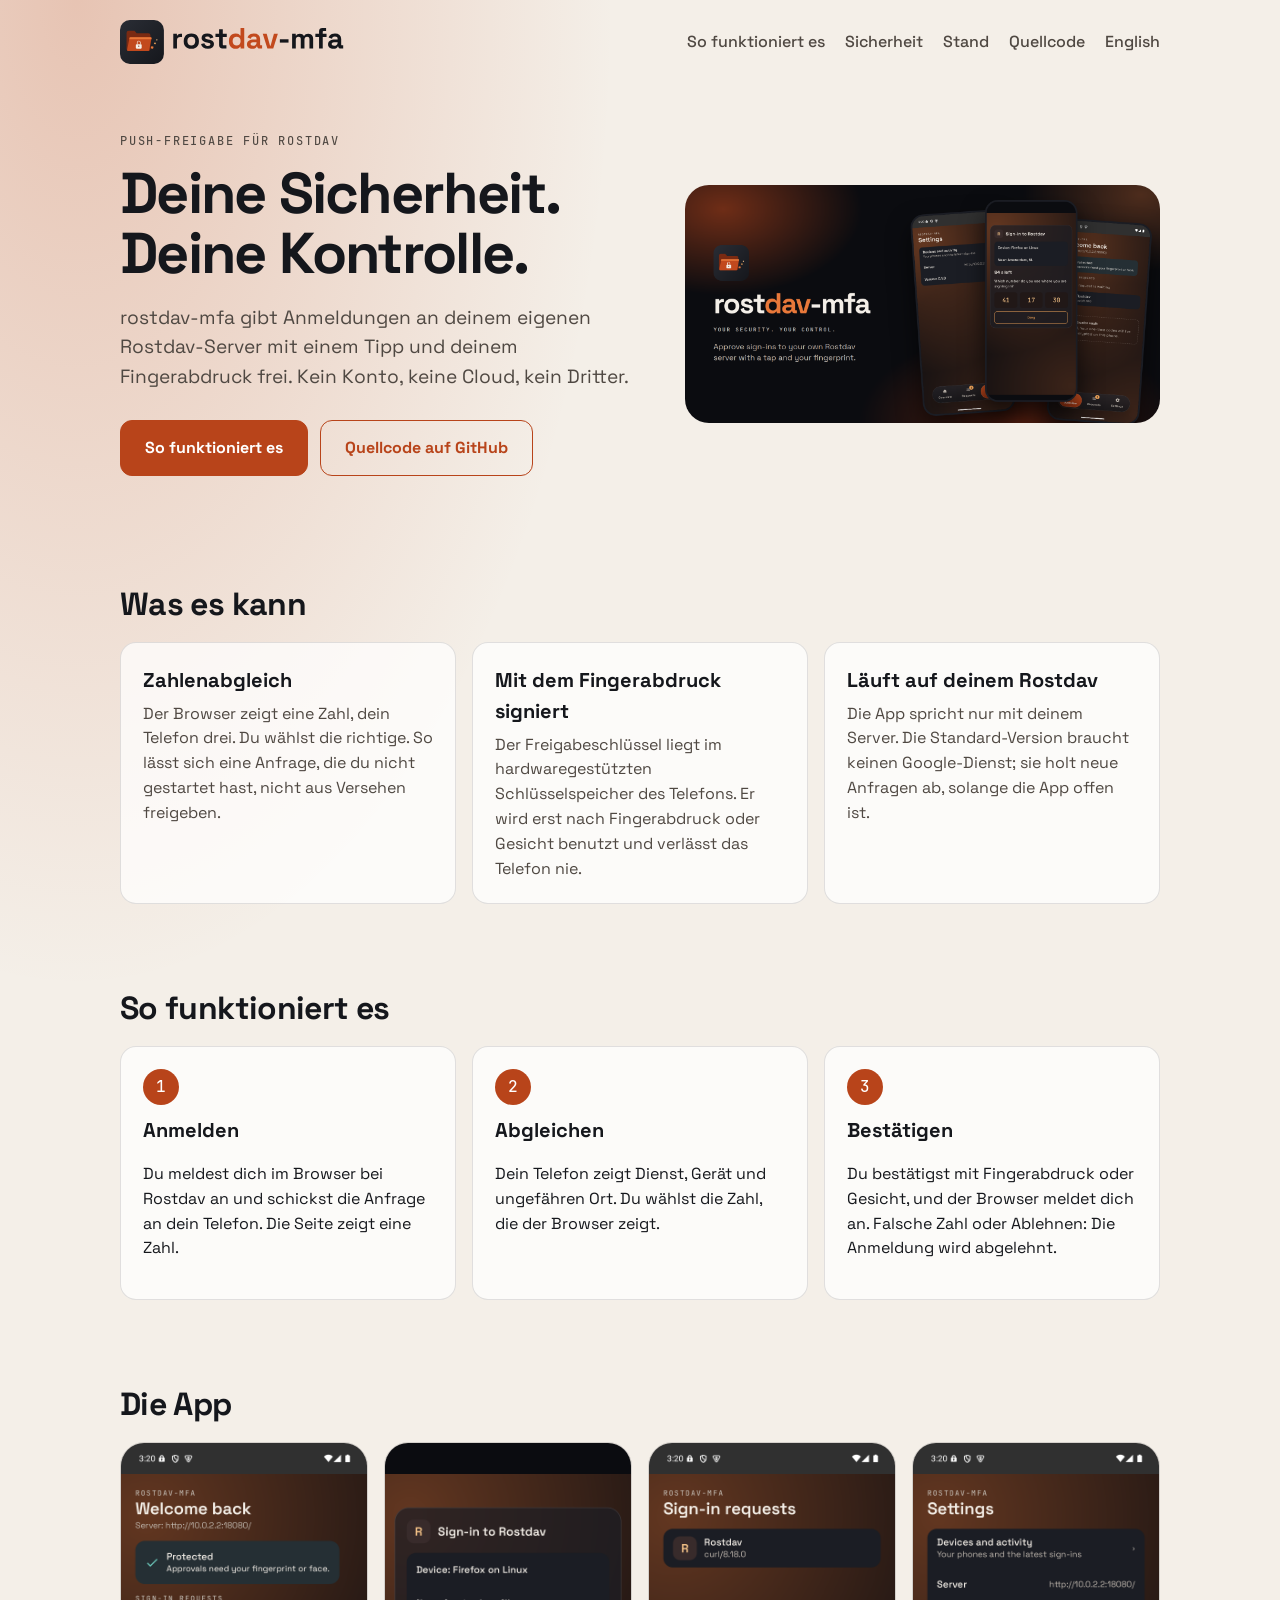
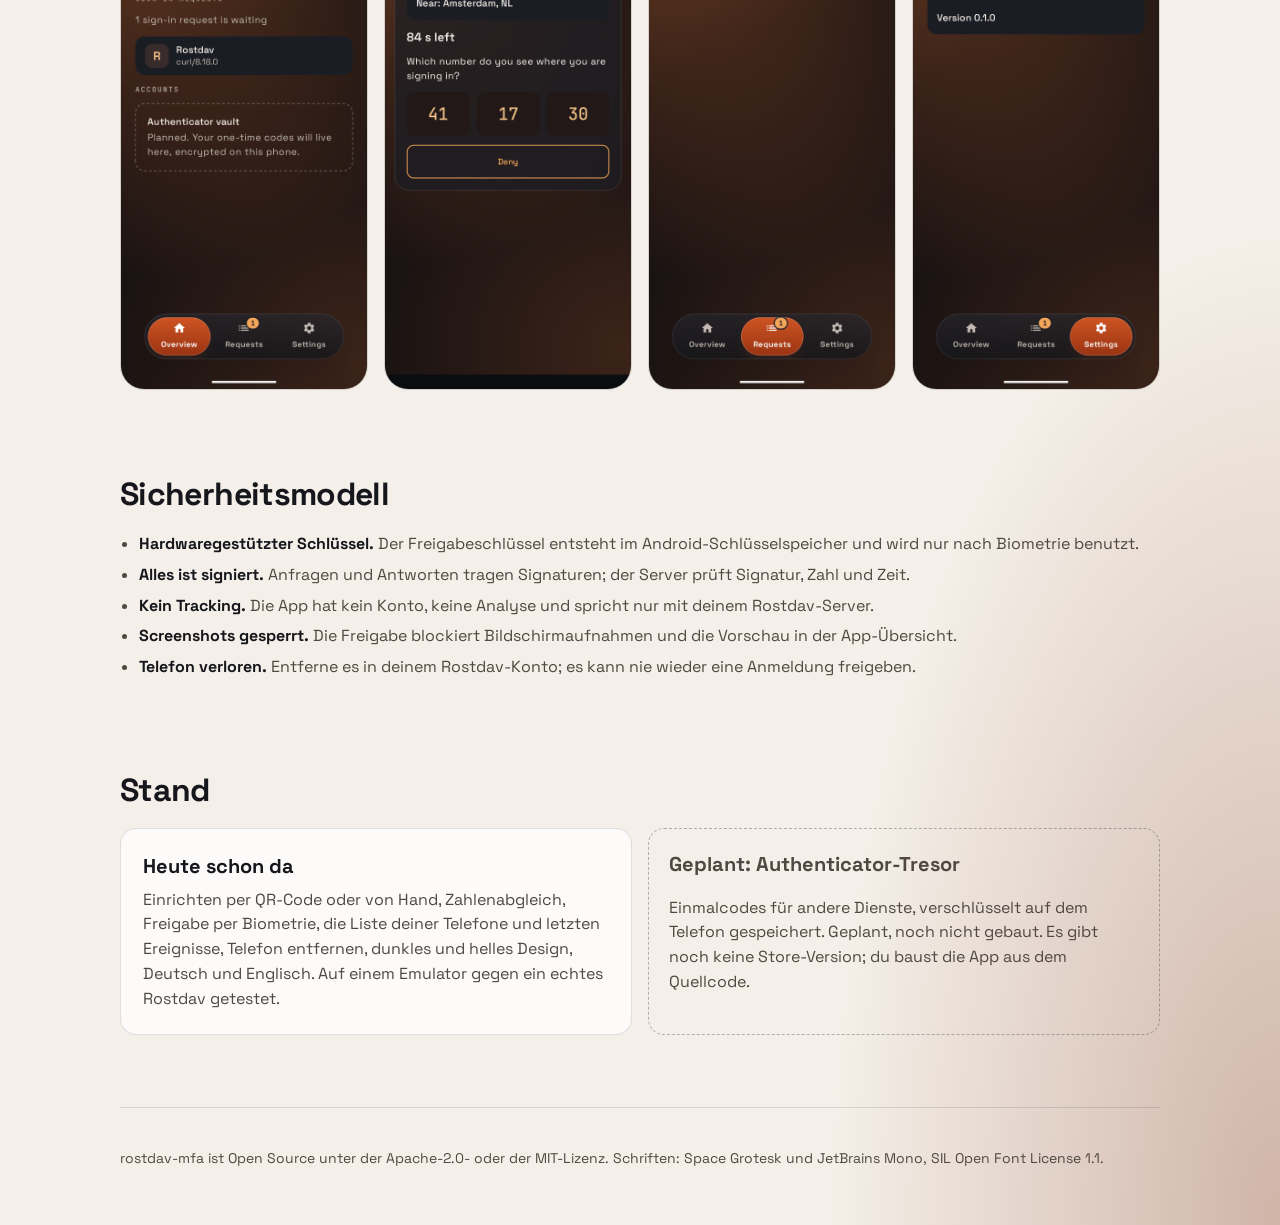
==== site/index.de.html @ c936149f "feat(site): landing page in English and German Static HTML on the generated tokens, no scripts or ex" ====
<!doctype html>
<html lang="de">
<head>
<meta charset="utf-8">
<meta name="viewport" content="width=device-width, initial-scale=1">
<title>rostdav-mfa: Rostdav-Anmeldungen mit dem Fingerabdruck freigeben</title>
<meta name="description" content="rostdav-mfa ist ein selbst gehosteter Authenticator für deinen eigenen Rostdav-Server: Anmeldung mit einem Tipp und deinem Fingerabdruck freigeben.">
<link rel="alternate" hreflang="en" href="index.html">
<link rel="icon" href="assets/icon.svg" type="image/svg+xml">
<link rel="stylesheet" href="tokens.css">
<link rel="stylesheet" href="style.css">
</head>
<body>
<div class="wrap">
<header class="top">
<a href="index.de.html" aria-label="rostdav-mfa"><picture><source media="(prefers-color-scheme: dark)" srcset="assets/lockup-dark.svg"><img src="assets/lockup-light.svg" alt="rostdav-mfa" width="210" height="44"></picture></a>
<nav aria-label="Hauptmenü"><a href="#how">So funktioniert es</a><a href="#security">Sicherheit</a><a href="#status">Stand</a><a href="https://github.com/pierrejochem/rostdav-mfa">Quellcode</a><a href="index.html" hreflang="en" lang="en">English</a></nav>
</header>
<main>
<div class="hero">
<div>
<div class="eyebrow">Push-Freigabe für Rostdav</div>
<h1>Deine Sicherheit. Deine Kontrolle.</h1>
<p class="lead">rostdav-mfa gibt Anmeldungen an deinem eigenen Rostdav-Server mit einem Tipp und deinem Fingerabdruck frei. Kein Konto, keine Cloud, kein Dritter.</p>
<div class="cta"><a class="btn" href="#how">So funktioniert es</a><a class="btn o" href="https://github.com/pierrejochem/rostdav-mfa">Quellcode auf GitHub</a></div>
</div>
<img src="assets/hero.png" alt="Drei Telefon-Bildschirme: die Übersicht mit einer wartenden Anfrage, die Freigabe mit drei Zahlen und die Einstellungen." width="1600" height="800">
</div>
<section aria-labelledby="f">
<h2 id="f">Was es kann</h2>
<div class="grid">
<div class="card"><h3>Zahlenabgleich</h3><p>Der Browser zeigt eine Zahl, dein Telefon drei. Du wählst die richtige. So lässt sich eine Anfrage, die du nicht gestartet hast, nicht aus Versehen freigeben.</p></div>
<div class="card"><h3>Mit dem Fingerabdruck signiert</h3><p>Der Freigabeschlüssel liegt im hardwaregestützten Schlüsselspeicher des Telefons. Er wird erst nach Fingerabdruck oder Gesicht benutzt und verlässt das Telefon nie.</p></div>
<div class="card"><h3>Läuft auf deinem Rostdav</h3><p>Die App spricht nur mit deinem Server. Die Standard-Version braucht keinen Google-Dienst; sie holt neue Anfragen ab, solange die App offen ist.</p></div>
</div>
</section>
<section id="how" aria-labelledby="hw">
<h2 id="hw">So funktioniert es</h2>
<ol class="steps">
<li><h3>Anmelden</h3><p>Du meldest dich im Browser bei Rostdav an und schickst die Anfrage an dein Telefon. Die Seite zeigt eine Zahl.</p></li>
<li><h3>Abgleichen</h3><p>Dein Telefon zeigt Dienst, Gerät und ungefähren Ort. Du wählst die Zahl, die der Browser zeigt.</p></li>
<li><h3>Bestätigen</h3><p>Du bestätigst mit Fingerabdruck oder Gesicht, und der Browser meldet dich an. Falsche Zahl oder Ablehnen: Die Anmeldung wird abgelehnt.</p></li>
</ol>
</section>
<section aria-labelledby="sc">
<h2 id="sc">Die App</h2>
<div class="shots">
<img src="assets/05-overview-request-dark.png" alt="Übersicht mit einer wartenden Anmeldeanfrage" width="1080" height="2400" loading="lazy">
<img src="assets/09-approve-dark.png" alt="Freigabe mit drei Zahlen zur Auswahl" width="1080" height="2400" loading="lazy">
<img src="assets/06-requests-dark.png" alt="Die Liste der Anmeldeanfragen" width="1080" height="2400" loading="lazy">
<img src="assets/07-settings-dark.png" alt="Einstellungen mit dem verbundenen Server" width="1080" height="2400" loading="lazy">
</div>
</section>
<section id="security" aria-labelledby="sm">
<h2 id="sm">Sicherheitsmodell</h2>
<ul class="facts">
<li><strong>Hardwaregestützter Schlüssel.</strong> Der Freigabeschlüssel entsteht im Android-Schlüsselspeicher und wird nur nach Biometrie benutzt.</li><li><strong>Alles ist signiert.</strong> Anfragen und Antworten tragen Signaturen; der Server prüft Signatur, Zahl und Zeit.</li><li><strong>Kein Tracking.</strong> Die App hat kein Konto, keine Analyse und spricht nur mit deinem Rostdav-Server.</li><li><strong>Screenshots gesperrt.</strong> Die Freigabe blockiert Bildschirmaufnahmen und die Vorschau in der App-Übersicht.</li><li><strong>Telefon verloren.</strong> Entferne es in deinem Rostdav-Konto; es kann nie wieder eine Anmeldung freigeben.</li>
</ul>
</section>
<section id="status" aria-labelledby="st">
<h2 id="st">Stand</h2>
<div class="grid">
<div class="card"><h3>Heute schon da</h3><p>Einrichten per QR-Code oder von Hand, Zahlenabgleich, Freigabe per Biometrie, die Liste deiner Telefone und letzten Ereignisse, Telefon entfernen, dunkles und helles Design, Deutsch und Englisch. Auf einem Emulator gegen ein echtes Rostdav getestet.</p></div>
<div class="note"><h3>Geplant: Authenticator-Tresor</h3><p>Einmalcodes für andere Dienste, verschlüsselt auf dem Telefon gespeichert. Geplant, noch nicht gebaut. Es gibt noch keine Store-Version; du baust die App aus dem Quellcode.</p></div>
</div>
</section>
</main>
<footer>rostdav-mfa ist Open Source unter der Apache-2.0- oder der MIT-Lizenz. Schriften: Space Grotesk und JetBrains Mono, SIL Open Font License 1.1.</footer>
</div>
</body>
</html>
---- site/tokens.css ----
/* Generated by brand/generate.py from brand/tokens.json. Do not edit. */
:root {
  --rost-500: #C2491D;
  --rost-600: #B8441A;
  --rost-700: #7A2A12;
  --action: #B8441A;
  --on-action: #FFFFFF;
  --ink: #15171C;
  --slate: #4F4842;
  --paper: #F4EFE8;
  --surface: #FFFFFF;
  --ok: #1F5F5A;
  --danger: #B3261E;
  --mark-start: #E8783A;
  --mark-end: #C2491D;
  --icon-start: #2A2D35;
  --icon-end: #15171C;
  --tab-start: #CF5524;
  --tab-end: #9A3412;
  --radius-chip: 12px;
  --radius-card: 16px;
  --radius-sheet: 24px;
  --radius-button: 12px;
  --size-headline: 28px;
  --size-title: 20px;
  --size-body: 16px;
  --size-label: 14px;
  --size-caption: 12px;
}
@media (prefers-color-scheme: dark) {
  :root {
    --rost-500: #E8783A;
    --rost-600: #F2A65A;
    --rost-700: #F7C589;
    --action: #C2491D;
    --on-action: #FFFFFF;
    --ink: #F4EFE8;
    --slate: #C2BAB1;
    --paper: #0B0C10;
    --surface: #1B1D24;
    --ok: #6CC7BA;
    --danger: #F2B8B5;
  }
}
---- site/style.css ----
@font-face{font-family:"Space Grotesk";font-weight:400;src:url("assets/fonts/space_grotesk_regular.ttf") format("truetype");font-display:swap}
@font-face{font-family:"Space Grotesk";font-weight:500;src:url("assets/fonts/space_grotesk_medium.ttf") format("truetype");font-display:swap}
@font-face{font-family:"Space Grotesk";font-weight:600;src:url("assets/fonts/space_grotesk_semibold.ttf") format("truetype");font-display:swap}
@font-face{font-family:"Space Grotesk";font-weight:700;src:url("assets/fonts/space_grotesk_bold.ttf") format("truetype");font-display:swap}
@font-face{font-family:"JetBrains Mono";font-weight:500;src:url("assets/fonts/jetbrains_mono_medium.ttf") format("truetype");font-display:swap}

*{box-sizing:border-box}
html{-webkit-text-size-adjust:100%}
body{margin:0;color:var(--ink);font-family:"Space Grotesk",system-ui,sans-serif;font-size:var(--size-body);line-height:1.55;
  background:radial-gradient(60% 50% at 6% 0%,color-mix(in srgb,var(--rost-500) 26%,transparent),transparent 70%),radial-gradient(50% 50% at 100% 100%,color-mix(in srgb,var(--rost-700) 30%,transparent),transparent 70%),var(--paper)}
a{color:var(--rost-600)}
a:focus-visible,.btn:focus-visible{outline:3px solid var(--rost-500);outline-offset:3px}
img{max-width:100%;height:auto}
.wrap{max-width:1080px;margin:0 auto;padding:0 20px}
header.top{display:flex;align-items:center;justify-content:space-between;gap:16px;padding:20px 0;flex-wrap:wrap}
header.top img{display:block;height:44px;width:auto}
header.top nav{display:flex;gap:20px;align-items:center;flex-wrap:wrap}
header.top nav a{color:var(--slate);text-decoration:none;font-weight:500}
header.top nav a:hover{color:var(--ink)}
.eyebrow{font-family:"JetBrains Mono",ui-monospace,monospace;font-size:var(--size-caption);letter-spacing:.15em;text-transform:uppercase;color:var(--slate)}
.hero{display:grid;grid-template-columns:1.05fr .95fr;gap:40px;align-items:center;padding:48px 0 64px}
h1{margin:12px 0 16px;font-size:clamp(2.2rem,5vw,3.6rem);line-height:1.05;letter-spacing:-.03em}
h2{margin:0 0 12px;font-size:clamp(1.5rem,3vw,2rem);letter-spacing:-.02em}
h3{margin:0 0 6px;font-size:var(--size-title)}
.lead{font-size:1.2rem;color:var(--slate);max-width:34em}
.cta{display:flex;gap:12px;flex-wrap:wrap;margin-top:28px}
.btn{display:inline-flex;align-items:center;justify-content:center;min-height:56px;padding:0 24px;border-radius:var(--radius-button);background:var(--action);color:var(--on-action);font-weight:700;text-decoration:none;border:1.5px solid var(--action)}
.btn.o{background:transparent;color:var(--rost-600);border-color:var(--rost-600)}
.hero img{border-radius:var(--radius-sheet);display:block;width:100%}
section{padding:40px 0}
.grid{display:grid;grid-template-columns:repeat(auto-fit,minmax(240px,1fr));gap:16px}
.card{padding:22px;border-radius:var(--radius-card);background:color-mix(in srgb,var(--surface) 72%,transparent);border:1px solid color-mix(in srgb,var(--ink) 12%,transparent)}
.card p{margin:0;color:var(--slate)}
ol.steps{margin:0;padding:0;list-style:none;counter-reset:s;display:grid;gap:16px;grid-template-columns:repeat(auto-fit,minmax(240px,1fr))}
ol.steps li{counter-increment:s;padding:22px;border-radius:var(--radius-card);background:color-mix(in srgb,var(--surface) 72%,transparent);border:1px solid color-mix(in srgb,var(--ink) 12%,transparent)}
ol.steps li::before{content:counter(s);display:inline-flex;width:36px;height:36px;border-radius:50%;align-items:center;justify-content:center;margin-bottom:10px;background:var(--action);color:var(--on-action);font-family:"JetBrains Mono",monospace;font-weight:500}
ul.facts{margin:0;padding-left:1.2em;color:var(--slate)}
ul.facts li{margin:6px 0}
ul.facts strong{color:var(--ink)}
.shots{display:grid;grid-template-columns:repeat(4,1fr);gap:16px}
.shots img{border-radius:var(--radius-sheet);border:1px solid color-mix(in srgb,var(--ink) 14%,transparent);display:block;width:100%}
.note{padding:20px;border-radius:var(--radius-card);border:1.5px dashed color-mix(in srgb,var(--ink) 30%,transparent);color:var(--slate)}
footer{padding:40px 0 56px;color:var(--slate);font-size:var(--size-label);border-top:1px solid color-mix(in srgb,var(--ink) 12%,transparent);margin-top:32px}
@media (max-width:820px){.hero{grid-template-columns:1fr;padding-top:24px}.shots{grid-template-columns:repeat(2,1fr)}}
@media (max-width:420px){header.top nav{gap:12px}}
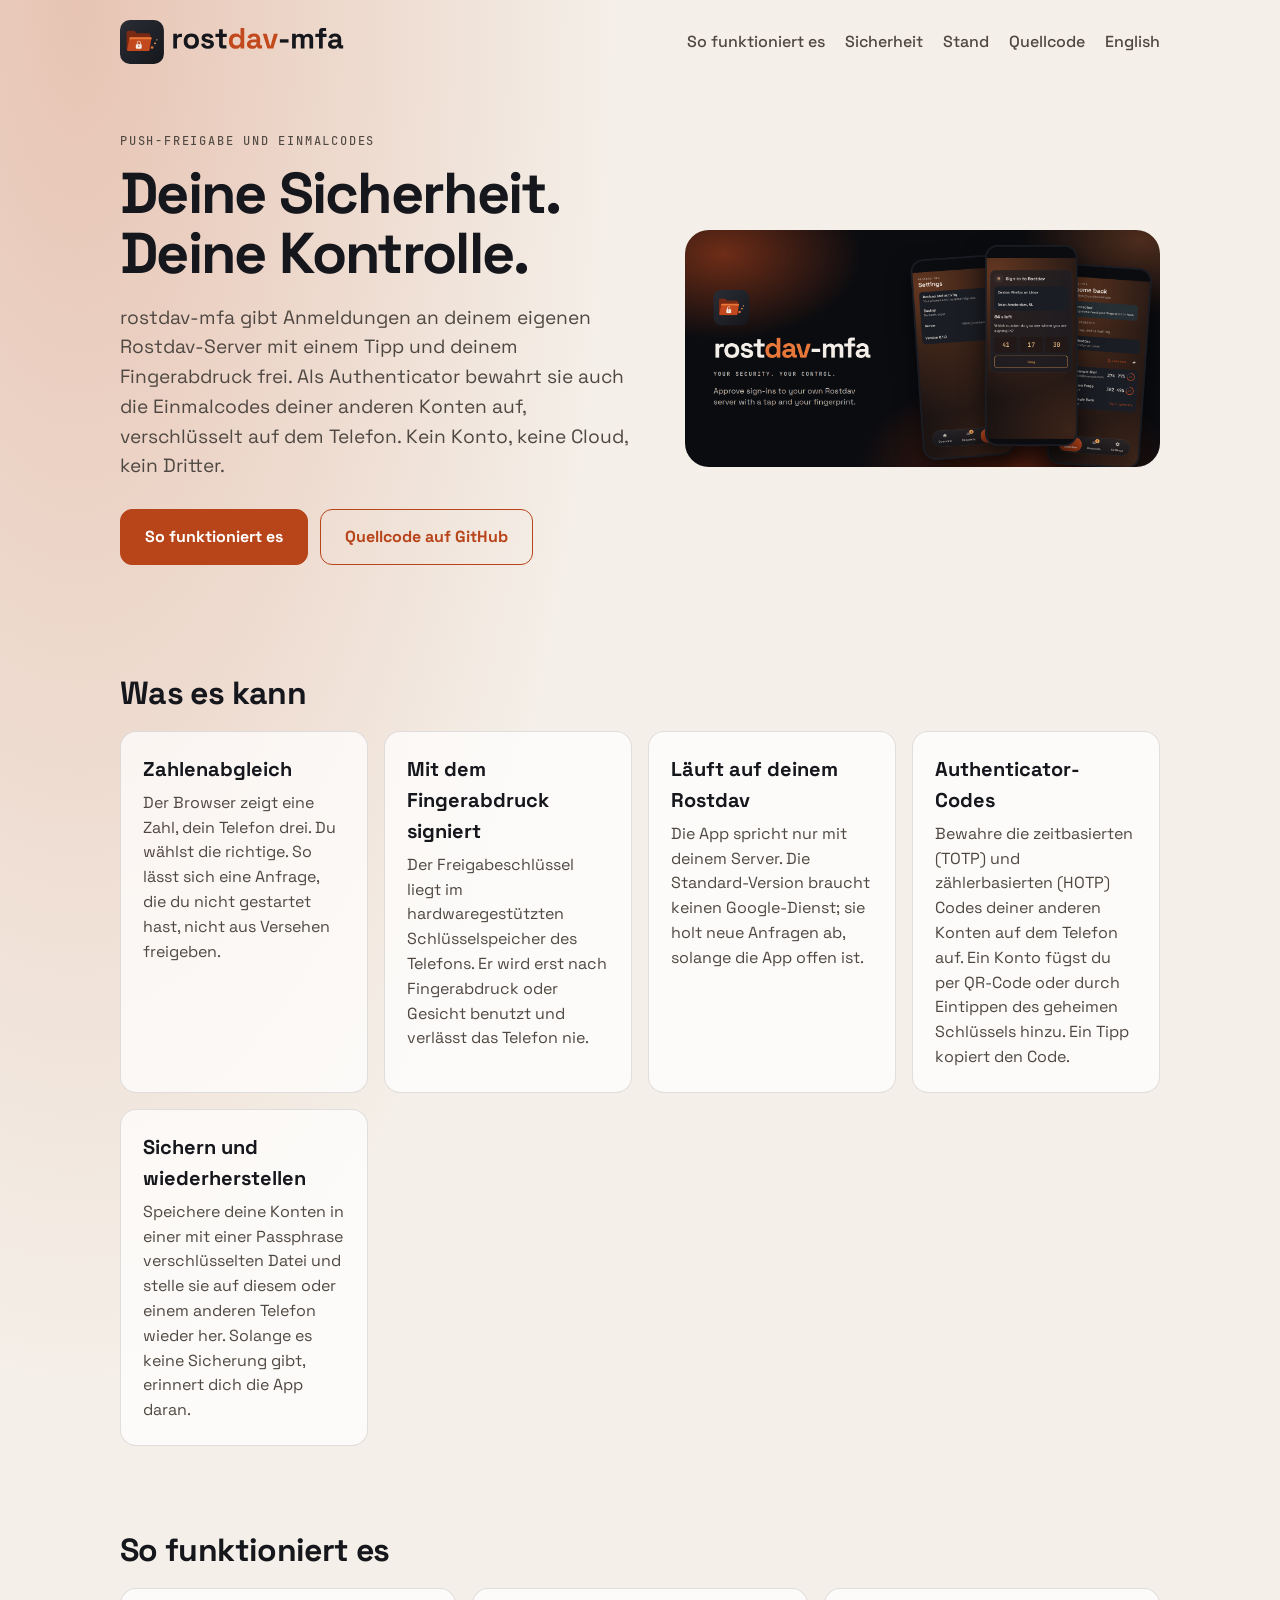
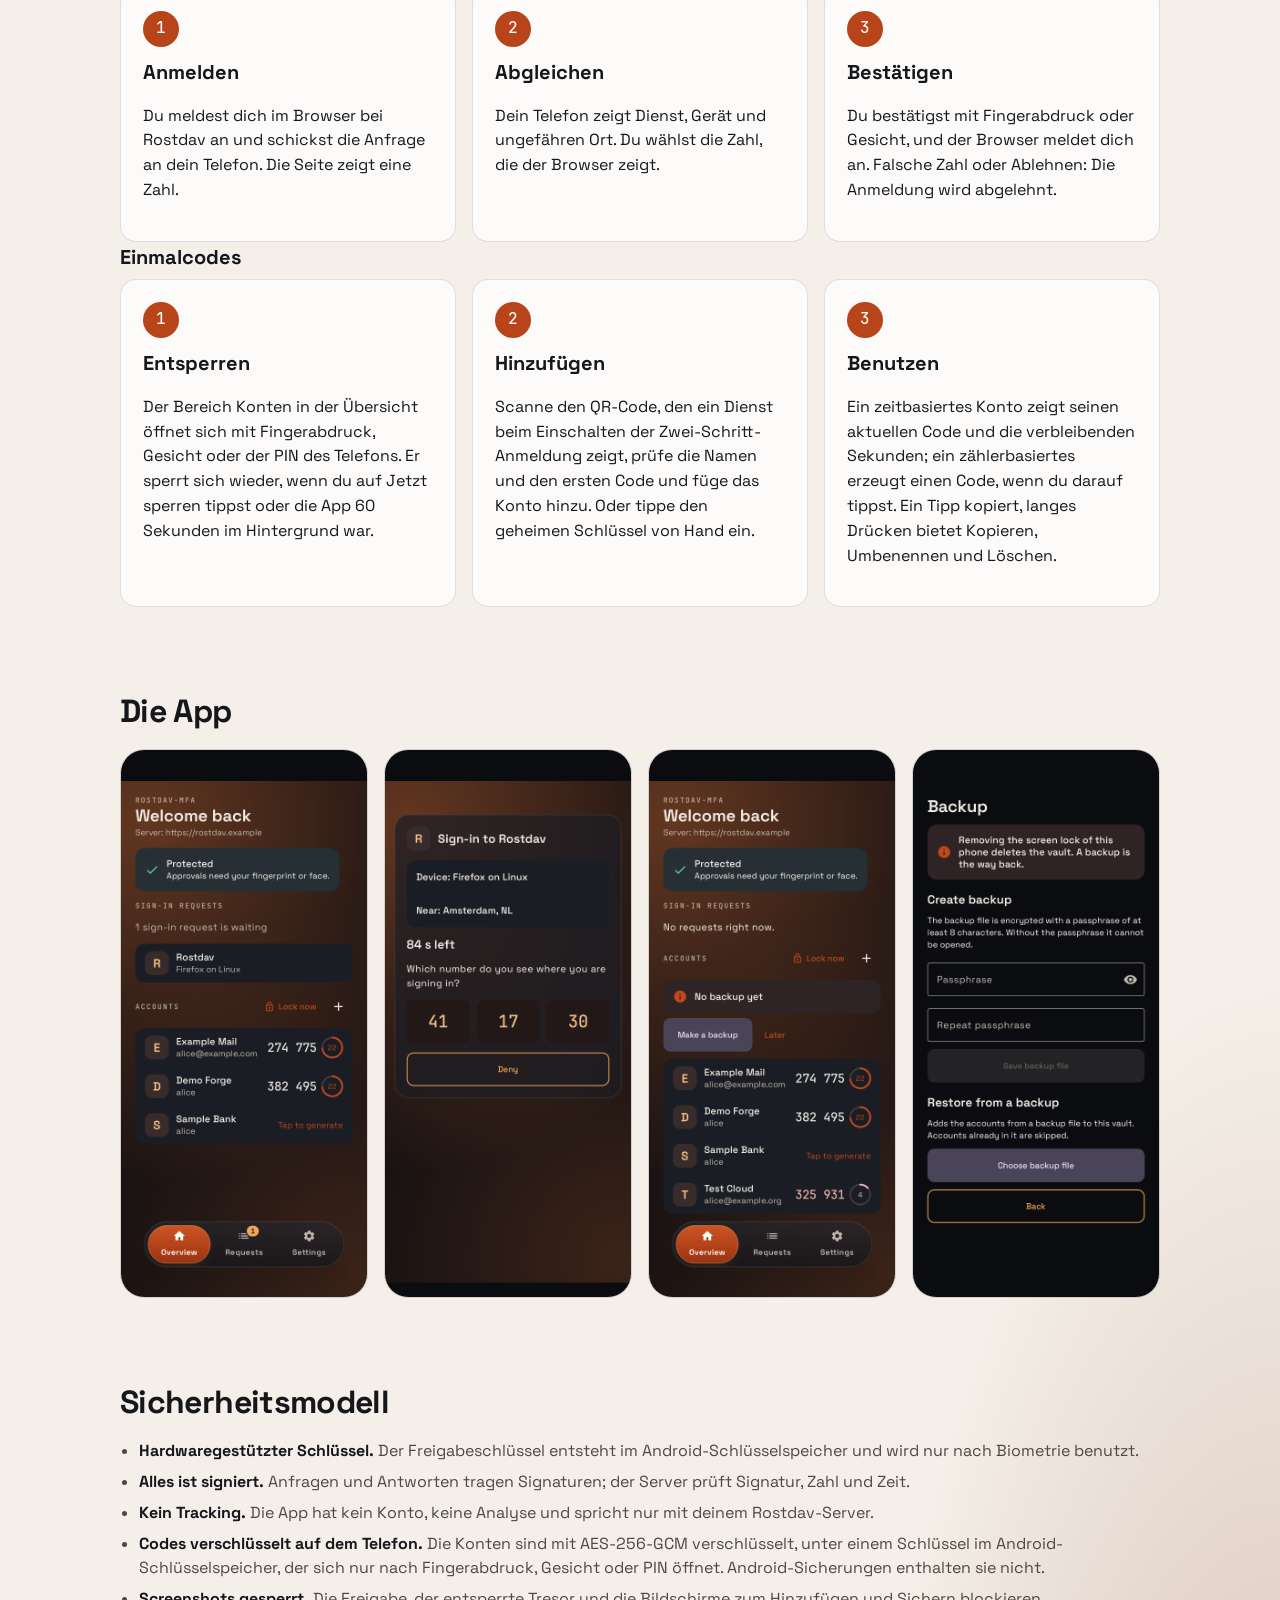
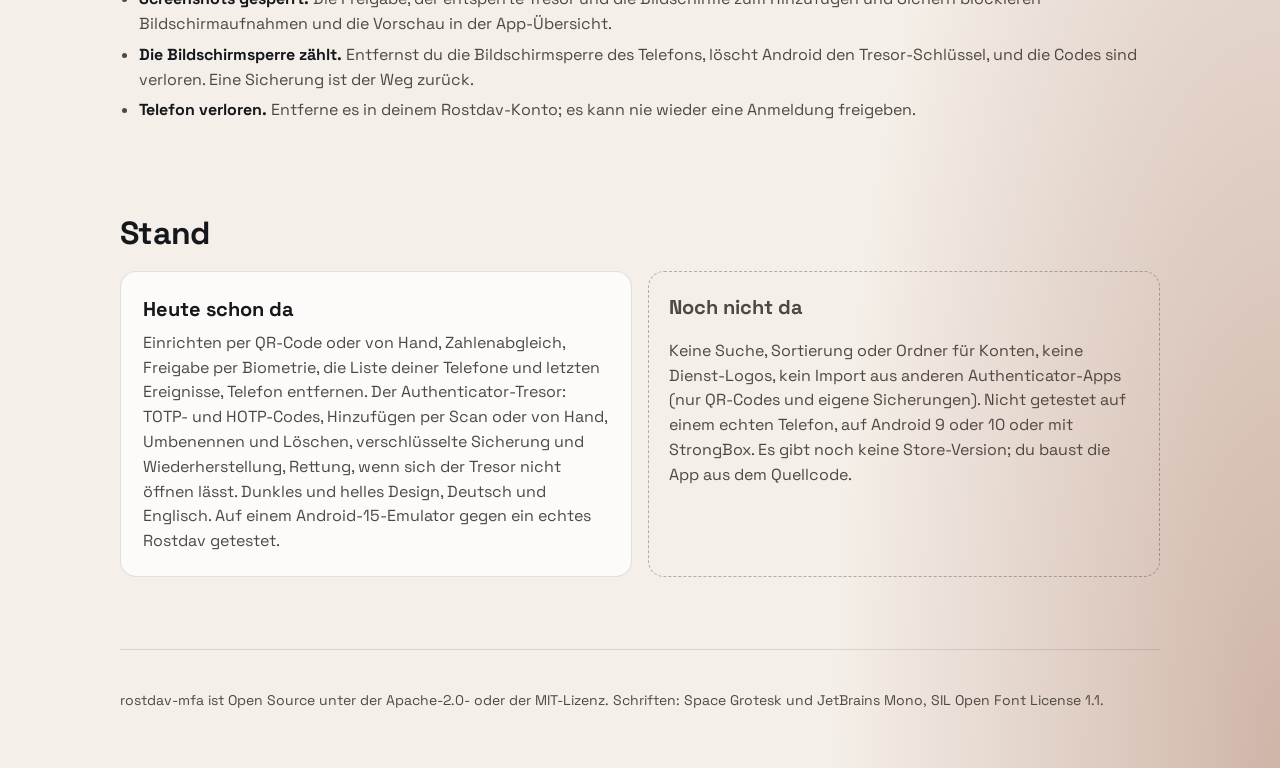
==== commit 8a06f636: "docs: the vault UI, marketing and screenshots" ====
--- a/site/index.de.html
+++ b/site/index.de.html
@@ -3,8 +3,8 @@
 <head>
 <meta charset="utf-8">
 <meta name="viewport" content="width=device-width, initial-scale=1">
-<title>rostdav-mfa: Rostdav-Anmeldungen mit dem Fingerabdruck freigeben</title>
-<meta name="description" content="rostdav-mfa ist ein selbst gehosteter Authenticator für deinen eigenen Rostdav-Server: Anmeldung mit einem Tipp und deinem Fingerabdruck freigeben.">
+<title>rostdav-mfa: Rostdav-Anmeldungen freigeben und Einmalcodes aufbewahren</title>
+<meta name="description" content="rostdav-mfa ist ein selbst gehosteter Authenticator für deinen eigenen Rostdav-Server: Anmeldung mit einem Tipp und deinem Fingerabdruck freigeben und die Einmalcodes deiner anderen Konten verschlüsselt auf dem Telefon aufbewahren.">
 <link rel="alternate" hreflang="en" href="index.html">
 <link rel="icon" href="assets/icon.svg" type="image/svg+xml">
 <link rel="stylesheet" href="tokens.css">
@@ -19,12 +19,12 @@
 <main>
 <div class="hero">
 <div>
-<div class="eyebrow">Push-Freigabe für Rostdav</div>
+<div class="eyebrow">Push-Freigabe und Einmalcodes</div>
 <h1>Deine Sicherheit. Deine Kontrolle.</h1>
-<p class="lead">rostdav-mfa gibt Anmeldungen an deinem eigenen Rostdav-Server mit einem Tipp und deinem Fingerabdruck frei. Kein Konto, keine Cloud, kein Dritter.</p>
+<p class="lead">rostdav-mfa gibt Anmeldungen an deinem eigenen Rostdav-Server mit einem Tipp und deinem Fingerabdruck frei. Als Authenticator bewahrt sie auch die Einmalcodes deiner anderen Konten auf, verschlüsselt auf dem Telefon. Kein Konto, keine Cloud, kein Dritter.</p>
 <div class="cta"><a class="btn" href="#how">So funktioniert es</a><a class="btn o" href="https://github.com/pierrejochem/rostdav-mfa">Quellcode auf GitHub</a></div>
 </div>
-<img src="assets/hero.png" alt="Drei Telefon-Bildschirme: die Übersicht mit einer wartenden Anfrage, die Freigabe mit drei Zahlen und die Einstellungen." width="1600" height="800">
+<img src="assets/hero.png" alt="Drei Telefon-Bildschirme: die Einstellungen, die Freigabe mit drei Zahlen und die Übersicht mit einer wartenden Anfrage und Einmalcodes." width="1600" height="800">
 </div>
 <section aria-labelledby="f">
 <h2 id="f">Was es kann</h2>
@@ -32,6 +32,8 @@
 <div class="card"><h3>Zahlenabgleich</h3><p>Der Browser zeigt eine Zahl, dein Telefon drei. Du wählst die richtige. So lässt sich eine Anfrage, die du nicht gestartet hast, nicht aus Versehen freigeben.</p></div>
 <div class="card"><h3>Mit dem Fingerabdruck signiert</h3><p>Der Freigabeschlüssel liegt im hardwaregestützten Schlüsselspeicher des Telefons. Er wird erst nach Fingerabdruck oder Gesicht benutzt und verlässt das Telefon nie.</p></div>
 <div class="card"><h3>Läuft auf deinem Rostdav</h3><p>Die App spricht nur mit deinem Server. Die Standard-Version braucht keinen Google-Dienst; sie holt neue Anfragen ab, solange die App offen ist.</p></div>
+<div class="card"><h3>Authenticator-Codes</h3><p>Bewahre die zeitbasierten (TOTP) und zählerbasierten (HOTP) Codes deiner anderen Konten auf dem Telefon auf. Ein Konto fügst du per QR-Code oder durch Eintippen des geheimen Schlüssels hinzu. Ein Tipp kopiert den Code.</p></div>
+<div class="card"><h3>Sichern und wiederherstellen</h3><p>Speichere deine Konten in einer mit einer Passphrase verschlüsselten Datei und stelle sie auf diesem oder einem anderen Telefon wieder her. Solange es keine Sicherung gibt, erinnert dich die App daran.</p></div>
 </div>
 </section>
 <section id="how" aria-labelledby="hw">
@@ -41,27 +43,33 @@
 <li><h3>Abgleichen</h3><p>Dein Telefon zeigt Dienst, Gerät und ungefähren Ort. Du wählst die Zahl, die der Browser zeigt.</p></li>
 <li><h3>Bestätigen</h3><p>Du bestätigst mit Fingerabdruck oder Gesicht, und der Browser meldet dich an. Falsche Zahl oder Ablehnen: Die Anmeldung wird abgelehnt.</p></li>
 </ol>
+<h3>Einmalcodes</h3>
+<ol class="steps">
+<li><h3>Entsperren</h3><p>Der Bereich Konten in der Übersicht öffnet sich mit Fingerabdruck, Gesicht oder der PIN des Telefons. Er sperrt sich wieder, wenn du auf Jetzt sperren tippst oder die App 60 Sekunden im Hintergrund war.</p></li>
+<li><h3>Hinzufügen</h3><p>Scanne den QR-Code, den ein Dienst beim Einschalten der Zwei-Schritt-Anmeldung zeigt, prüfe die Namen und den ersten Code und füge das Konto hinzu. Oder tippe den geheimen Schlüssel von Hand ein.</p></li>
+<li><h3>Benutzen</h3><p>Ein zeitbasiertes Konto zeigt seinen aktuellen Code und die verbleibenden Sekunden; ein zählerbasiertes erzeugt einen Code, wenn du darauf tippst. Ein Tipp kopiert, langes Drücken bietet Kopieren, Umbenennen und Löschen.</p></li>
+</ol>
 </section>
 <section aria-labelledby="sc">
 <h2 id="sc">Die App</h2>
 <div class="shots">
-<img src="assets/05-overview-request-dark.png" alt="Übersicht mit einer wartenden Anmeldeanfrage" width="1080" height="2400" loading="lazy">
+<img src="assets/05-overview-request-dark.png" alt="Übersicht mit einer wartenden Anmeldeanfrage und drei Konten mit ihren Codes" width="1080" height="2400" loading="lazy">
 <img src="assets/09-approve-dark.png" alt="Freigabe mit drei Zahlen zur Auswahl" width="1080" height="2400" loading="lazy">
-<img src="assets/06-requests-dark.png" alt="Die Liste der Anmeldeanfragen" width="1080" height="2400" loading="lazy">
-<img src="assets/07-settings-dark.png" alt="Einstellungen mit dem verbundenen Server" width="1080" height="2400" loading="lazy">
+<img src="assets/11-accounts-dark.png" alt="Der Bereich Konten mit laufenden Codes und dem Hinweis, dass es noch keine Sicherung gibt" width="1080" height="2400" loading="lazy">
+<img src="assets/13-backup-dark.png" alt="Der Sicherungs-Bildschirm: Sicherung mit Passphrase erstellen oder wiederherstellen" width="1080" height="2400" loading="lazy">
 </div>
 </section>
 <section id="security" aria-labelledby="sm">
 <h2 id="sm">Sicherheitsmodell</h2>
 <ul class="facts">
-<li><strong>Hardwaregestützter Schlüssel.</strong> Der Freigabeschlüssel entsteht im Android-Schlüsselspeicher und wird nur nach Biometrie benutzt.</li><li><strong>Alles ist signiert.</strong> Anfragen und Antworten tragen Signaturen; der Server prüft Signatur, Zahl und Zeit.</li><li><strong>Kein Tracking.</strong> Die App hat kein Konto, keine Analyse und spricht nur mit deinem Rostdav-Server.</li><li><strong>Screenshots gesperrt.</strong> Die Freigabe blockiert Bildschirmaufnahmen und die Vorschau in der App-Übersicht.</li><li><strong>Telefon verloren.</strong> Entferne es in deinem Rostdav-Konto; es kann nie wieder eine Anmeldung freigeben.</li>
+<li><strong>Hardwaregestützter Schlüssel.</strong> Der Freigabeschlüssel entsteht im Android-Schlüsselspeicher und wird nur nach Biometrie benutzt.</li><li><strong>Alles ist signiert.</strong> Anfragen und Antworten tragen Signaturen; der Server prüft Signatur, Zahl und Zeit.</li><li><strong>Kein Tracking.</strong> Die App hat kein Konto, keine Analyse und spricht nur mit deinem Rostdav-Server.</li><li><strong>Codes verschlüsselt auf dem Telefon.</strong> Die Konten sind mit AES-256-GCM verschlüsselt, unter einem Schlüssel im Android-Schlüsselspeicher, der sich nur nach Fingerabdruck, Gesicht oder PIN öffnet. Android-Sicherungen enthalten sie nicht.</li><li><strong>Screenshots gesperrt.</strong> Die Freigabe, der entsperrte Tresor und die Bildschirme zum Hinzufügen und Sichern blockieren Bildschirmaufnahmen und die Vorschau in der App-Übersicht.</li><li><strong>Die Bildschirmsperre zählt.</strong> Entfernst du die Bildschirmsperre des Telefons, löscht Android den Tresor-Schlüssel, und die Codes sind verloren. Eine Sicherung ist der Weg zurück.</li><li><strong>Telefon verloren.</strong> Entferne es in deinem Rostdav-Konto; es kann nie wieder eine Anmeldung freigeben.</li>
 </ul>
 </section>
 <section id="status" aria-labelledby="st">
 <h2 id="st">Stand</h2>
 <div class="grid">
-<div class="card"><h3>Heute schon da</h3><p>Einrichten per QR-Code oder von Hand, Zahlenabgleich, Freigabe per Biometrie, die Liste deiner Telefone und letzten Ereignisse, Telefon entfernen, dunkles und helles Design, Deutsch und Englisch. Auf einem Emulator gegen ein echtes Rostdav getestet.</p></div>
-<div class="note"><h3>Geplant: Authenticator-Tresor</h3><p>Einmalcodes für andere Dienste, verschlüsselt auf dem Telefon gespeichert. Geplant, noch nicht gebaut. Es gibt noch keine Store-Version; du baust die App aus dem Quellcode.</p></div>
+<div class="card"><h3>Heute schon da</h3><p>Einrichten per QR-Code oder von Hand, Zahlenabgleich, Freigabe per Biometrie, die Liste deiner Telefone und letzten Ereignisse, Telefon entfernen. Der Authenticator-Tresor: TOTP- und HOTP-Codes, Hinzufügen per Scan oder von Hand, Umbenennen und Löschen, verschlüsselte Sicherung und Wiederherstellung, Rettung, wenn sich der Tresor nicht öffnen lässt. Dunkles und helles Design, Deutsch und Englisch. Auf einem Android-15-Emulator gegen ein echtes Rostdav getestet.</p></div>
+<div class="note"><h3>Noch nicht da</h3><p>Keine Suche, Sortierung oder Ordner für Konten, keine Dienst-Logos, kein Import aus anderen Authenticator-Apps (nur QR-Codes und eigene Sicherungen). Nicht getestet auf einem echten Telefon, auf Android 9 oder 10 oder mit StrongBox. Es gibt noch keine Store-Version; du baust die App aus dem Quellcode.</p></div>
 </div>
 </section>
 </main>
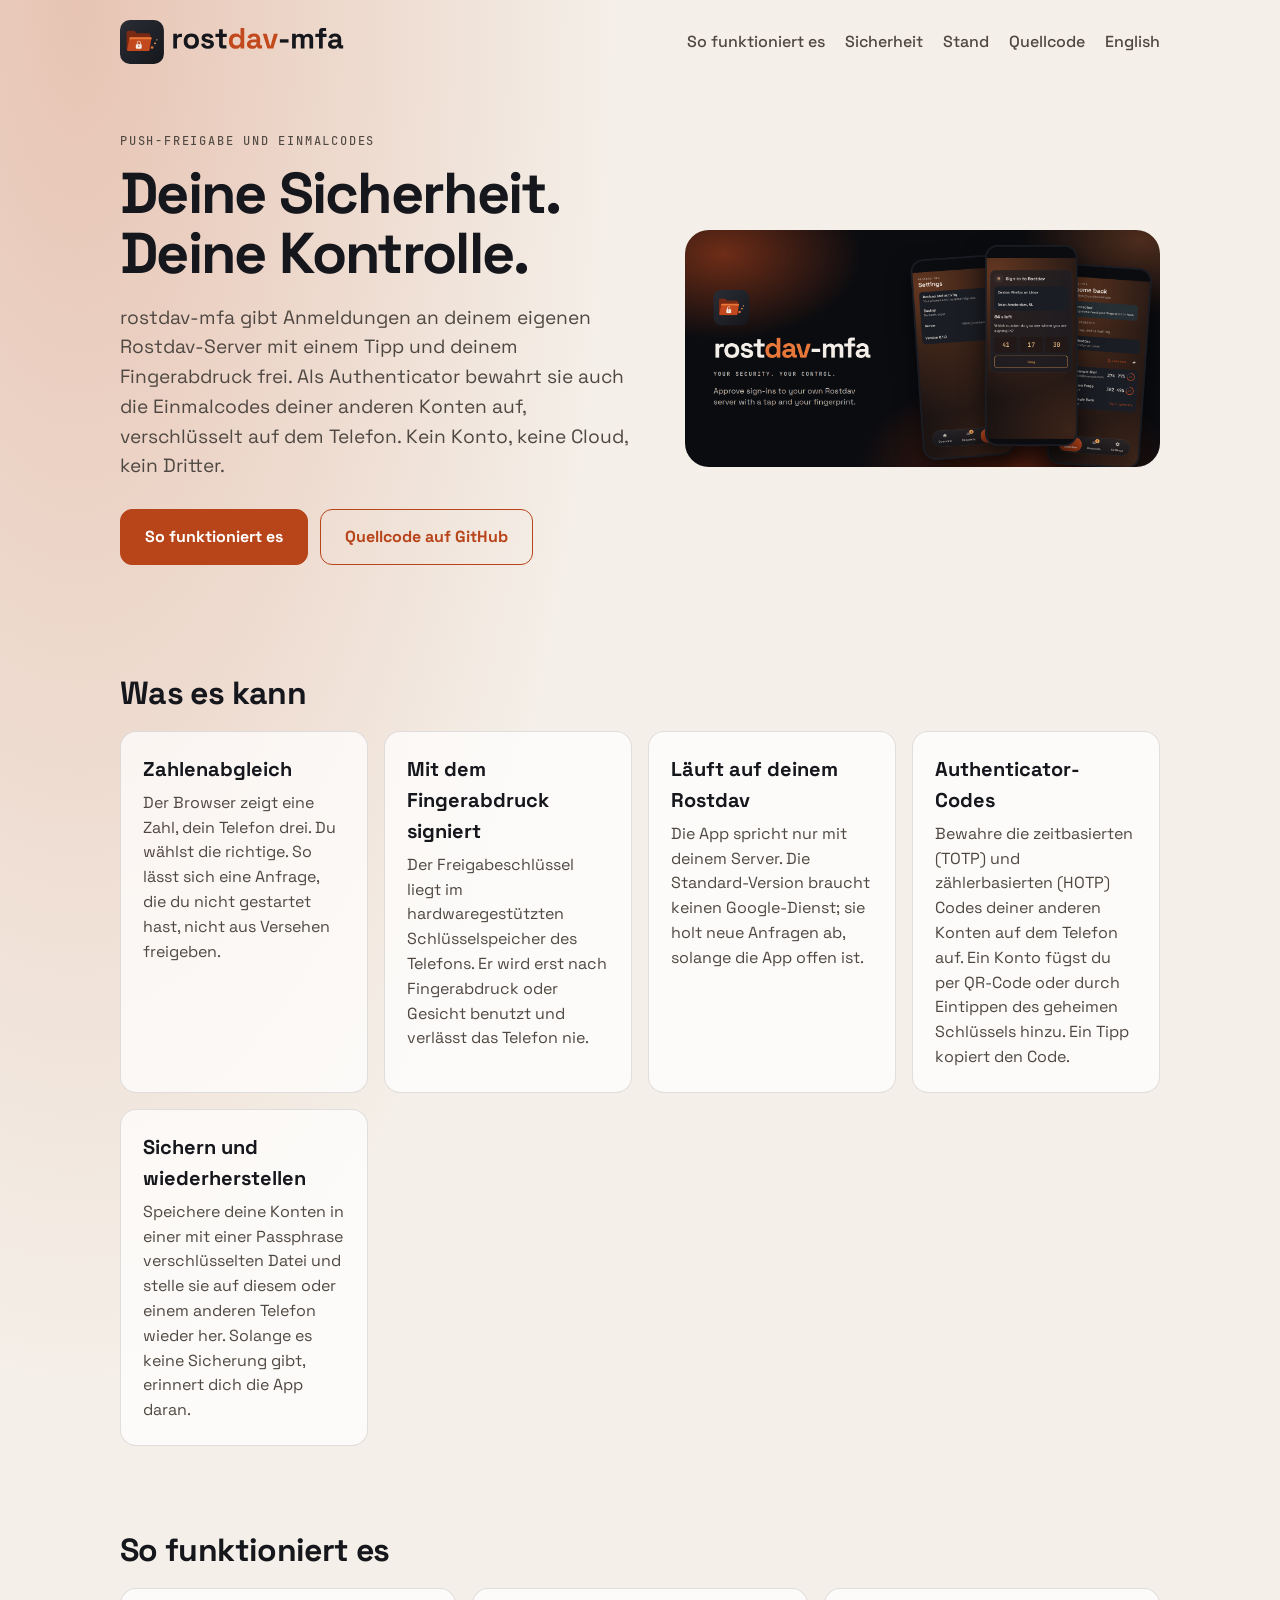
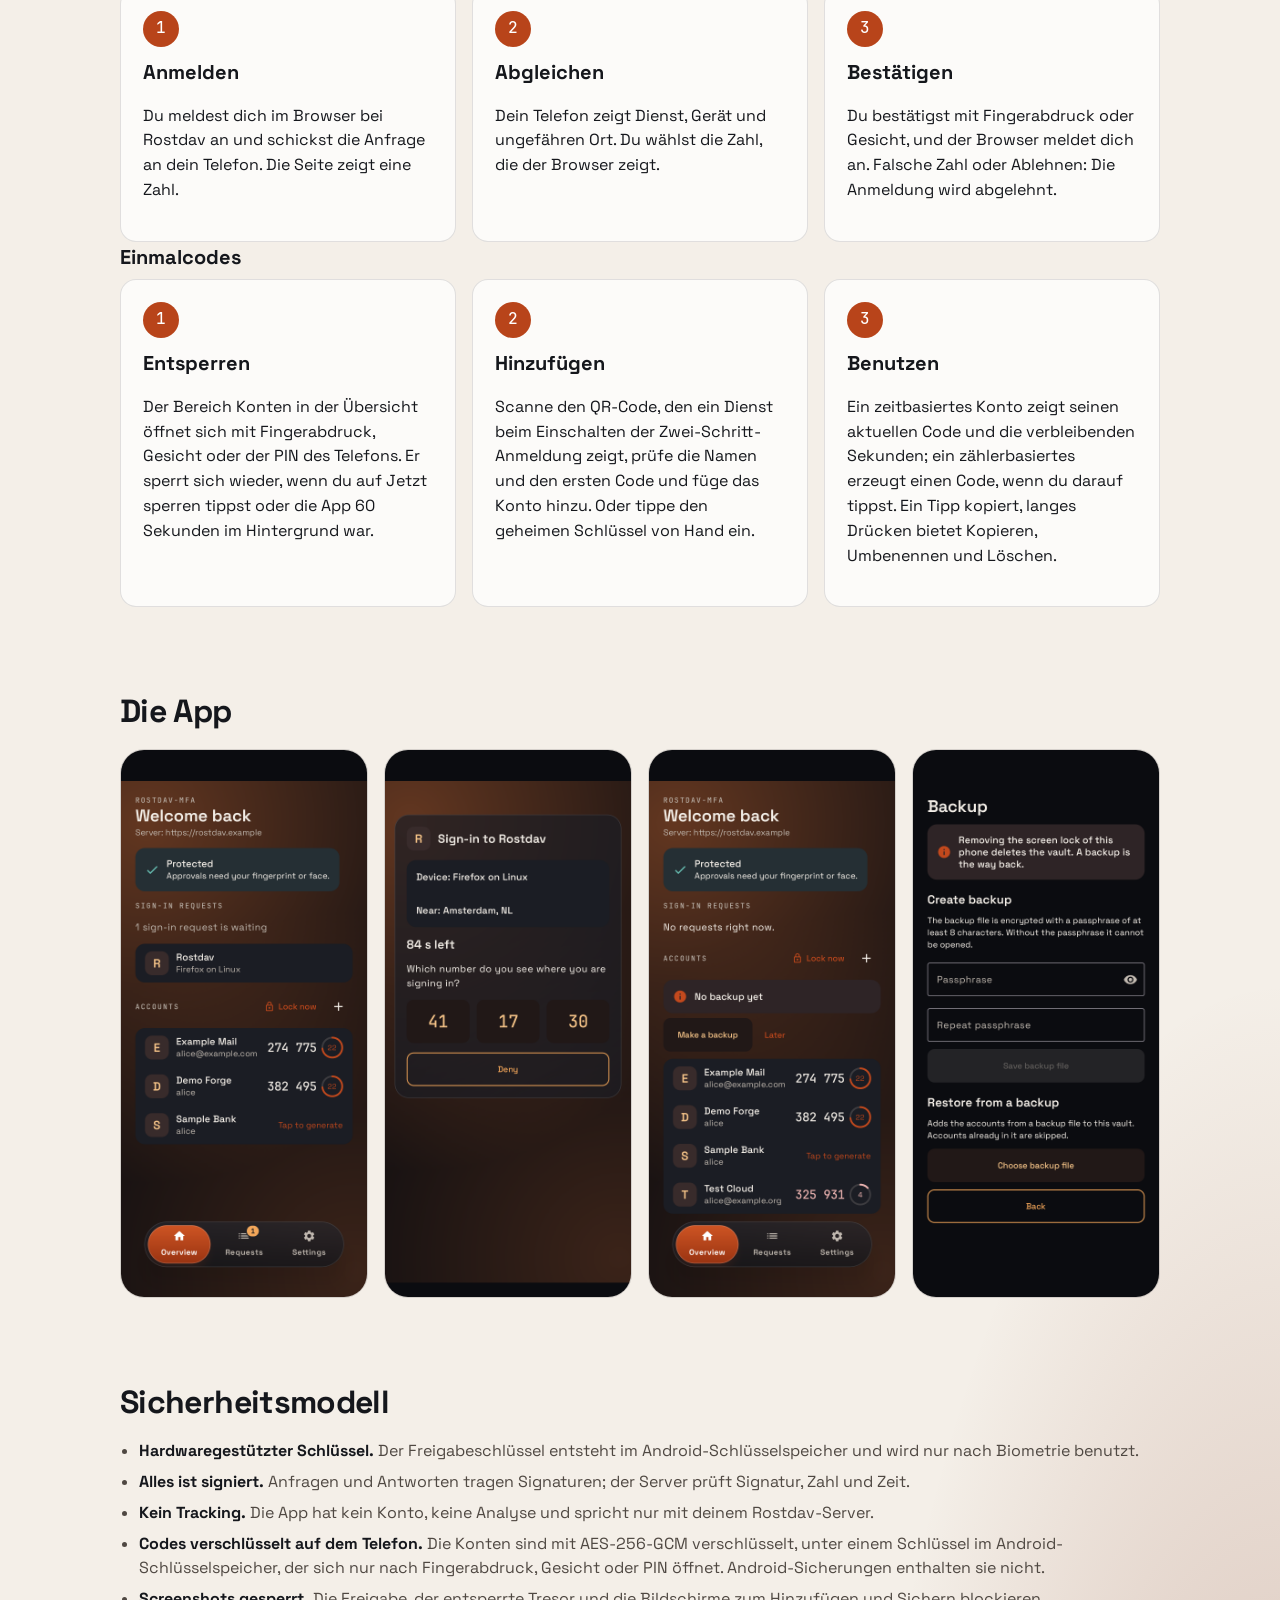
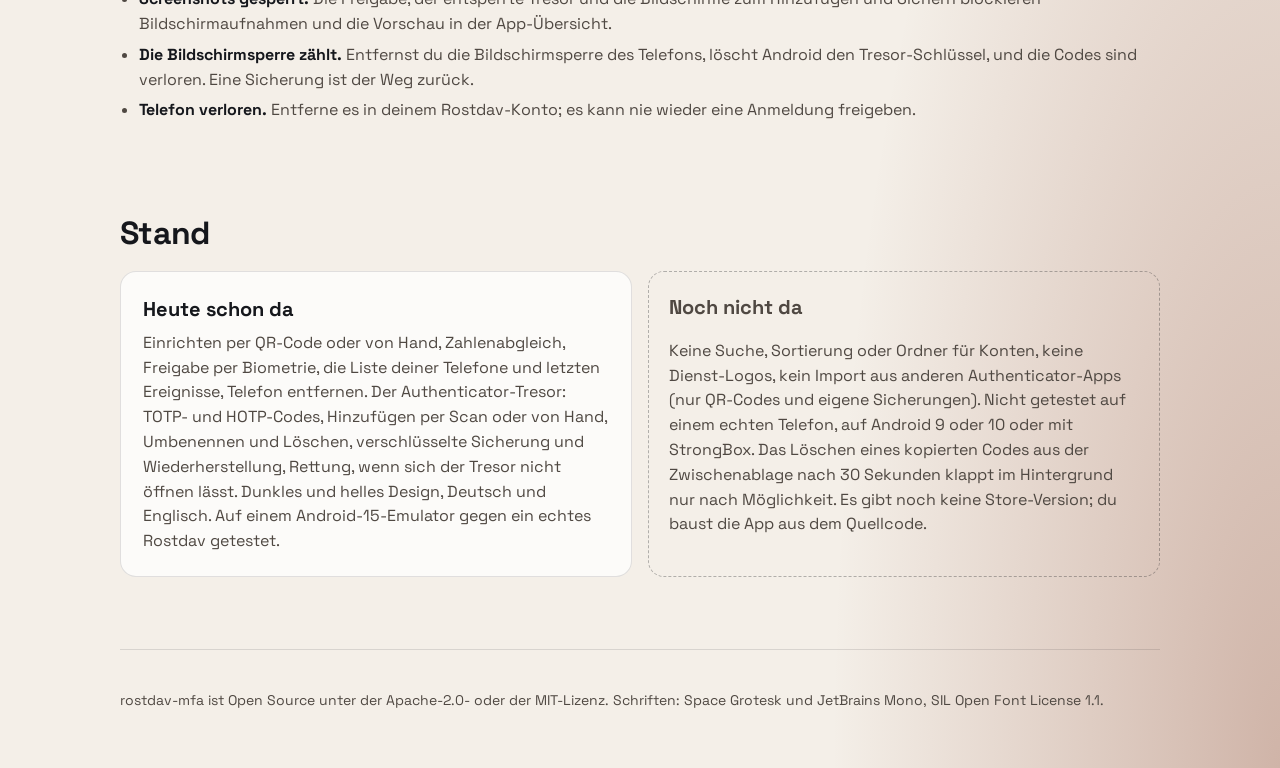
==== commit 96637844: "docs: correct the store, site and doc claims; re-render the tonal-button pictures The store texts no" ====
--- a/site/index.de.html
+++ b/site/index.de.html
@@ -69,7 +69,7 @@
 <h2 id="st">Stand</h2>
 <div class="grid">
 <div class="card"><h3>Heute schon da</h3><p>Einrichten per QR-Code oder von Hand, Zahlenabgleich, Freigabe per Biometrie, die Liste deiner Telefone und letzten Ereignisse, Telefon entfernen. Der Authenticator-Tresor: TOTP- und HOTP-Codes, Hinzufügen per Scan oder von Hand, Umbenennen und Löschen, verschlüsselte Sicherung und Wiederherstellung, Rettung, wenn sich der Tresor nicht öffnen lässt. Dunkles und helles Design, Deutsch und Englisch. Auf einem Android-15-Emulator gegen ein echtes Rostdav getestet.</p></div>
-<div class="note"><h3>Noch nicht da</h3><p>Keine Suche, Sortierung oder Ordner für Konten, keine Dienst-Logos, kein Import aus anderen Authenticator-Apps (nur QR-Codes und eigene Sicherungen). Nicht getestet auf einem echten Telefon, auf Android 9 oder 10 oder mit StrongBox. Es gibt noch keine Store-Version; du baust die App aus dem Quellcode.</p></div>
+<div class="note"><h3>Noch nicht da</h3><p>Keine Suche, Sortierung oder Ordner für Konten, keine Dienst-Logos, kein Import aus anderen Authenticator-Apps (nur QR-Codes und eigene Sicherungen). Nicht getestet auf einem echten Telefon, auf Android 9 oder 10 oder mit StrongBox. Das Löschen eines kopierten Codes aus der Zwischenablage nach 30 Sekunden klappt im Hintergrund nur nach Möglichkeit. Es gibt noch keine Store-Version; du baust die App aus dem Quellcode.</p></div>
 </div>
 </section>
 </main>
